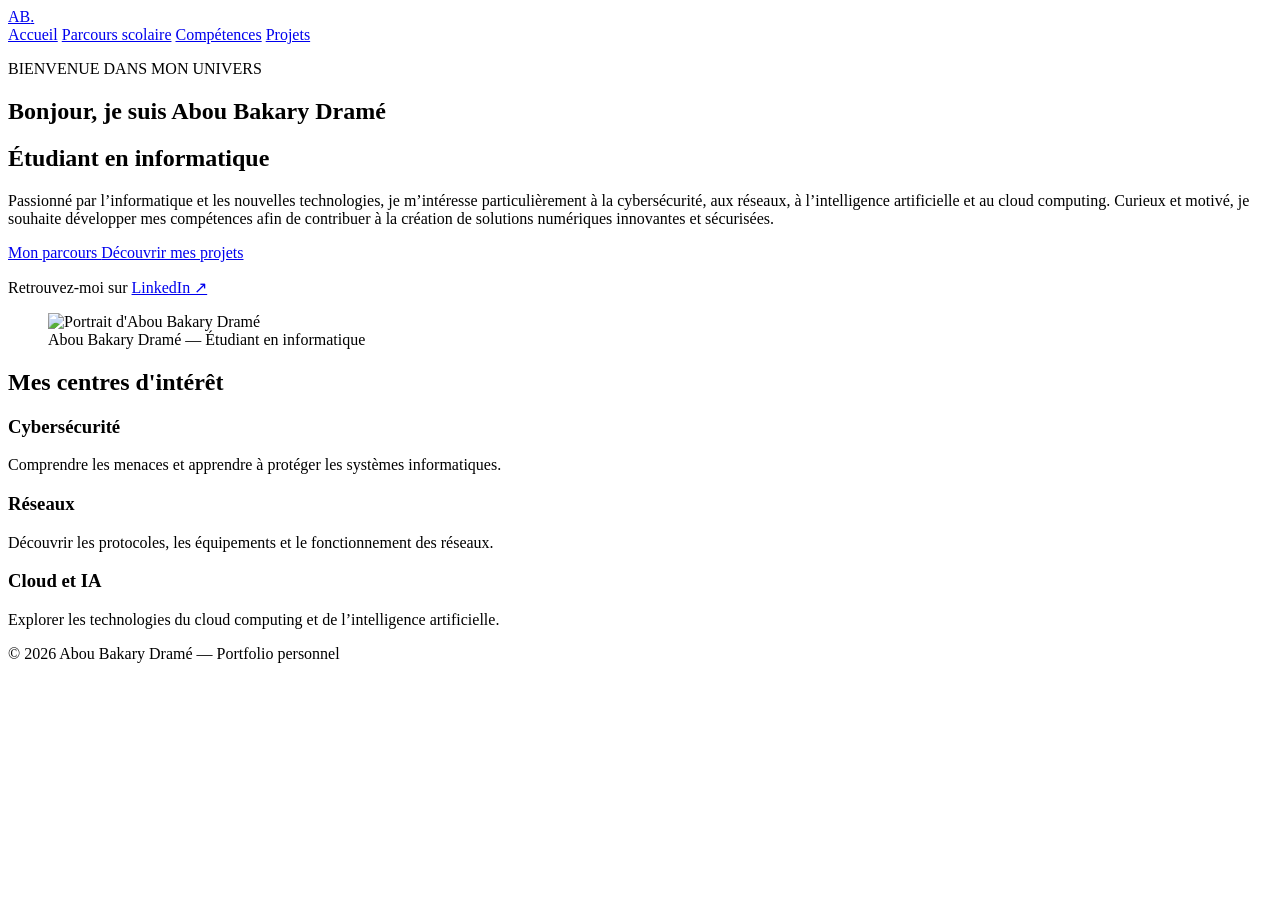
==== index.html @ 1b76fed9 "Add files via upload" ====
<!DOCTYPE html>
<html lang="fr">

<head>
    <meta charset="UTF-8">
    <meta name="viewport" content="width=device-width, initial-scale=1.0">

    <meta name="description"
          content="Portfolio d'Abou Bakary Dramé, étudiant en informatique intéressé par la cybersécurité, les réseaux et le cloud.">

    <meta name="author" content="Abou Bakary Dramé">

    <title>Accueil | Abou Bakary Dramé</title>

    <!-- Feuille de style CSS externe -->
    <link rel="stylesheet" href="../dossier.css/style.css">
</head>

<body>

    <!-- En-tête du site -->
    <header class="entete">

        <a href="index.html" class="logo">
            AB<span>.</span>
        </a>

        <!-- Menu de navigation -->
        <nav class="navigation">
            <a href="index.html" class="actif">Accueil</a>
            <a href="parcourscolaire.html">Parcours scolaire</a>
            <a href="Compétences.html">Compétences</a>
            <a href="projetouexperience.html">Projets</a>
        </nav>

    </header>

    <!-- Contenu principal -->
    <main>

        <section class="hero">

            <!-- Présentation textuelle -->
            <div class="presentation">

                <p class="sous-titre">
                    BIENVENUE DANS MON UNIVERS
                </p>

                <h1>
                    Bonjour, je suis
                    <span class="nom">Abou Bakary Dramé</span>
                </h1>

                <h2>
                    Étudiant en informatique
                </h2>

                <p class="description">
                    Passionné par l’informatique et les nouvelles
                    technologies, je m’intéresse particulièrement
                    à la cybersécurité, aux réseaux, à l’intelligence
                    artificielle et au cloud computing.

                    Curieux et motivé, je souhaite développer mes
                    compétences afin de contribuer à la création
                    de solutions numériques innovantes et sécurisées.
                </p>

                <!-- Liens vers les autres pages -->
                <div class="actions">
                    <a href="parcourscolaire.html" class="bouton">
                        Mon parcours
                    </a>

                    <a href="projetouexperience.html"
                       class="bouton secondaire">
                        Découvrir mes projets
                    </a>
                </div>

                <!-- Réseau professionnel -->
                <p class="reseaux">
                    Retrouvez-moi sur
                    <a
                        href="https://www.linkedin.com/in/abou-bakary-dram%C3%A9-943146376/"
                        target="_blank"
                        rel="noopener noreferrer">
                        LinkedIn ↗
                    </a>
                </p>

            </div>

            <!-- Photo de profil -->
            <figure class="photo-profil">

                <img
                    src="../dossier.img/WhatsApp%20Image%202026-10-24%20at%2017.36.54(1).jpeg"
                    alt="Portrait d'Abou Bakary Dramé"
                    width="400"
                >

                <figcaption>
                    Abou Bakary Dramé — Étudiant en informatique
                </figcaption>

            </figure>

        </section>

        <!-- Petit aperçu des domaines d'intérêt -->
        <section class="domaines">

            <h2>Mes centres d'intérêt</h2>

            <div class="cartes-domaines">

                <article class="carte">
                    <h3>Cybersécurité</h3>
                    <p>
                        Comprendre les menaces et apprendre
                        à protéger les systèmes informatiques.
                    </p>
                </article>

                <article class="carte">
                    <h3>Réseaux</h3>
                    <p>
                        Découvrir les protocoles, les équipements
                        et le fonctionnement des réseaux.
                    </p>
                </article>

                <article class="carte">
                    <h3>Cloud et IA</h3>
                    <p>
                        Explorer les technologies du cloud
                        computing et de l’intelligence artificielle.
                    </p>
                </article>

            </div>

        </section>

    </main>

    <!-- Pied de page -->
    <footer class="pied-page">
        <p>
            &copy; 2026 Abou Bakary Dramé —
            Portfolio personnel
        </p>
    </footer>

</body>

</html>
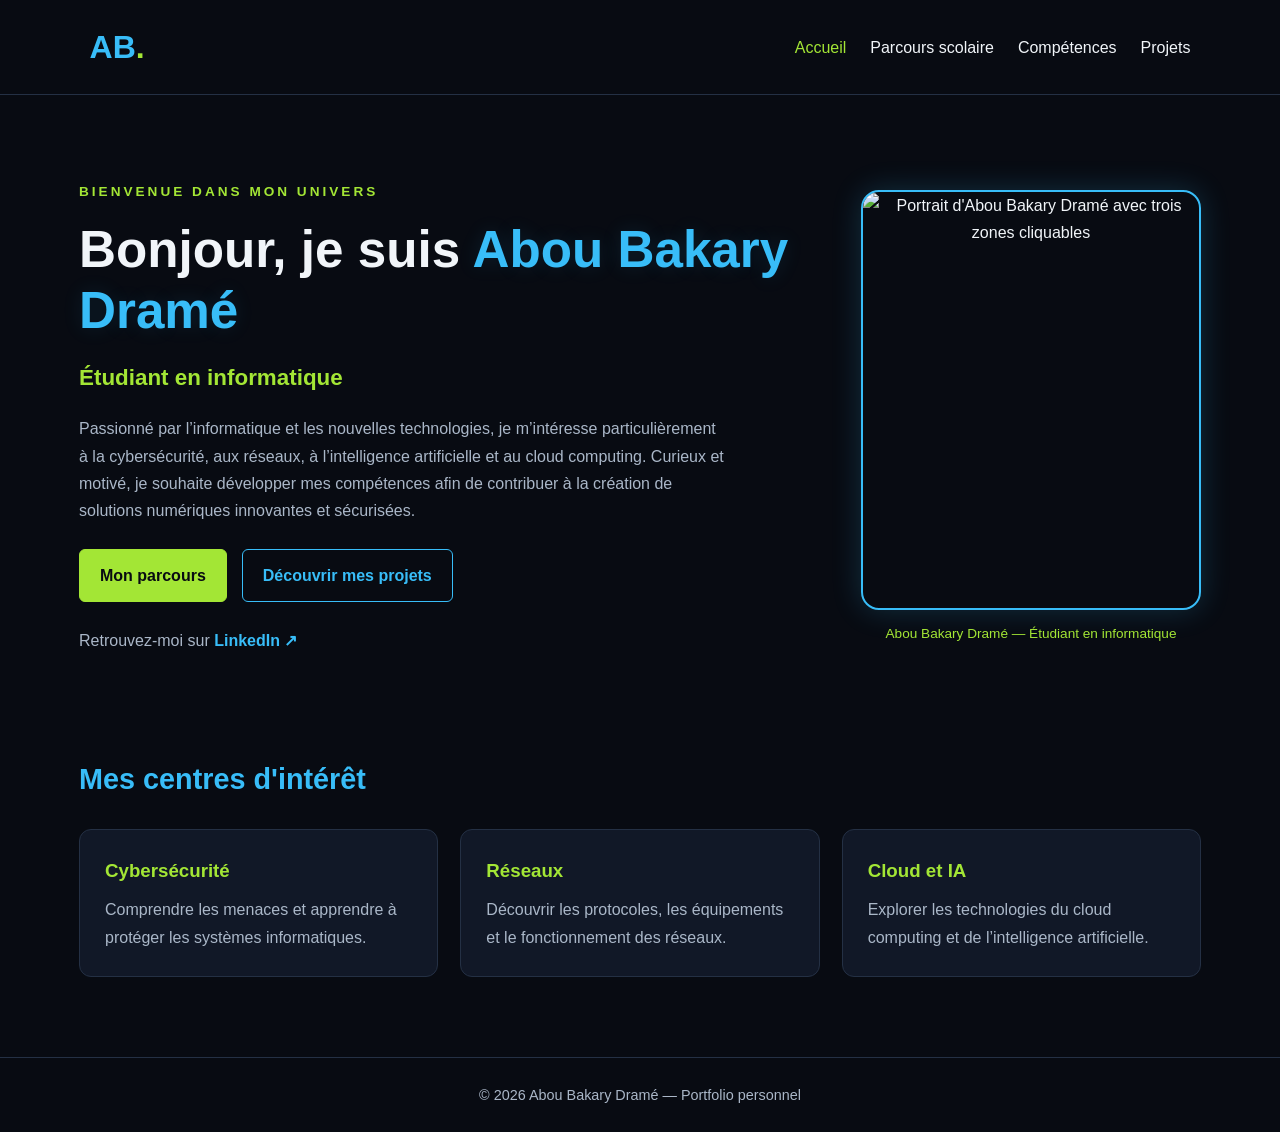
==== commit 6c431dc3: "Rename acceuil.html to index.html" ====
--- a/index.html
+++ b/index.html
@@ -14,7 +14,7 @@
     <title>Accueil | Abou Bakary Dramé</title>
 
     <!-- Feuille de style CSS externe -->
-    <link rel="stylesheet" href="../dossier.css/style.css">
+    <link rel="stylesheet" href="style.css">
 </head>
 
 <body>
@@ -22,13 +22,13 @@
     <!-- En-tête du site -->
     <header class="entete">
 
-        <a href="index.html" class="logo">
+        <a href="acceuil.html" class="logo">
             AB<span>.</span>
         </a>
 
         <!-- Menu de navigation -->
         <nav class="navigation">
-            <a href="index.html" class="actif">Accueil</a>
+            <a href="acceuil.html" class="actif">Accueil</a>
             <a href="parcourscolaire.html">Parcours scolaire</a>
             <a href="Compétences.html">Compétences</a>
             <a href="projetouexperience.html">Projets</a>
@@ -70,6 +70,7 @@
 
                 <!-- Liens vers les autres pages -->
                 <div class="actions">
+
                     <a href="parcourscolaire.html" class="bouton">
                         Mon parcours
                     </a>
@@ -78,6 +79,7 @@
                        class="bouton secondaire">
                         Découvrir mes projets
                     </a>
+
                 </div>
 
                 <!-- Réseau professionnel -->
@@ -93,14 +95,48 @@
 
             </div>
 
-            <!-- Photo de profil -->
+            <!-- Photo de profil avec zones cliquables -->
             <figure class="photo-profil">
 
                 <img
                     src="../dossier.img/WhatsApp%20Image%202026-10-24%20at%2017.36.54(1).jpeg"
-                    alt="Portrait d'Abou Bakary Dramé"
+                    alt="Portrait d'Abou Bakary Dramé avec trois zones cliquables"
                     width="400"
+                    height="420"
+                    usemap="#zones-photo"
                 >
+
+                <!-- Définition des zones de clic -->
+                <map name="zones-photo">
+
+                    <!-- Partie supérieure : parcours scolaire -->
+                    <area
+                        shape="rect"
+                        coords="0,0,400,200"
+                        href="parcourscolaire.html"
+                        alt="Découvrir mon parcours scolaire"
+                        title="Mon parcours scolaire"
+                    >
+
+                    <!-- Partie inférieure gauche : compétences -->
+                    <area
+                        shape="rect"
+                        coords="0,201,199,419"
+                        href="Compétences.html"
+                        alt="Découvrir mes compétences"
+                        title="Mes compétences"
+                    >
+
+                    <!-- Partie inférieure droite : projets -->
+                    <area
+                        shape="rect"
+                        coords="200,201,399,419"
+                        href="projetouexperience.html"
+                        alt="Découvrir mes projets"
+                        title="Mes projets"
+                    >
+
+                </map>
 
                 <figcaption>
                     Abou Bakary Dramé — Étudiant en informatique
@@ -110,7 +146,7 @@
 
         </section>
 
-        <!-- Petit aperçu des domaines d'intérêt -->
+        <!-- Centres d'intérêt -->
         <section class="domaines">
 
             <h2>Mes centres d'intérêt</h2>
@@ -149,12 +185,14 @@
 
     <!-- Pied de page -->
     <footer class="pied-page">
+
         <p>
             &copy; 2026 Abou Bakary Dramé —
             Portfolio personnel
         </p>
+
     </footer>
 
 </body>
 
-</html>+</html>
--- a/style.css
+++ b/style.css
@@ -0,0 +1,322 @@
+
+/* =========================
+   REGLAGES GENERAUX
+   ========================= */
+
+:root {
+    --fond: #080b12;
+    --surface: #111827;
+    --bleu: #38bdf8;
+    --vert: #a3e635;
+    --texte: #f1f5f9;
+    --texte-secondaire: #aab7c8;
+}
+
+* {
+    margin: 0;
+    padding: 0;
+    box-sizing: border-box;
+}
+
+html {
+    scroll-behavior: smooth;
+}
+
+body {
+    font-family: Arial, Helvetica, sans-serif;
+    background: var(--fond);
+    color: var(--texte);
+    line-height: 1.7;
+}
+
+/* =========================
+   EN-TETE ET NAVIGATION
+   ========================= */
+
+.entete {
+    display: flex;
+    align-items: center;
+    justify-content: space-between;
+    padding: 20px 7%;
+    border-bottom: 1px solid #243044;
+    background: #080b12;
+}
+
+.logo {
+    color: var(--bleu);
+    font-size: 2rem;
+    font-weight: bold;
+    text-decoration: none;
+}
+
+.logo span {
+    color: var(--vert);
+}
+
+.navigation {
+    display: flex;
+    flex-wrap: wrap;
+    gap: 24px;
+}
+
+.navigation a {
+    color: var(--texte);
+    text-decoration: none;
+    transition: color 0.3s;
+}
+
+.navigation a:hover,
+.navigation a.actif {
+    color: var(--vert);
+}
+
+/* =========================
+   PRESENTATION PRINCIPALE
+   ========================= */
+
+main {
+    max-width: 1250px;
+    margin: auto;
+    padding: 45px 5%;
+}
+
+.hero {
+    display: flex;
+    align-items: center;
+    justify-content: space-between;
+    gap: 55px;
+    padding: 40px 0 65px;
+}
+
+.presentation {
+    flex: 1;
+}
+
+.sous-titre {
+    color: var(--vert);
+    letter-spacing: 3px;
+    font-size: 0.85rem;
+    font-weight: bold;
+    margin-bottom: 15px;
+}
+
+.presentation h1 {
+    font-size: clamp(2rem, 4vw, 3.5rem);
+    line-height: 1.2;
+    margin-bottom: 18px;
+}
+
+.nom {
+    color: var(--bleu);
+    text-shadow: 0 0 20px #38bdf822;
+}
+
+.presentation h2 {
+    color: var(--vert);
+    font-size: 1.4rem;
+    margin-bottom: 18px;
+}
+
+.description {
+    max-width: 650px;
+    color: var(--texte-secondaire);
+    margin-bottom: 25px;
+}
+
+/* =========================
+   BOUTONS ET LIENS
+   ========================= */
+
+.actions {
+    display: flex;
+    flex-wrap: wrap;
+    gap: 15px;
+    margin-bottom: 25px;
+}
+
+.bouton {
+    display: inline-block;
+    padding: 12px 20px;
+    background: var(--vert);
+    color: #080b12;
+    border: 1px solid var(--vert);
+    border-radius: 6px;
+    font-weight: bold;
+    text-decoration: none;
+    transition: 0.3s;
+}
+
+.bouton:hover {
+    background: var(--bleu);
+    border-color: var(--bleu);
+    transform: translateY(-2px);
+}
+
+.bouton.secondaire {
+    background: transparent;
+    color: var(--bleu);
+    border-color: var(--bleu);
+}
+
+.bouton.secondaire:hover {
+    background: var(--bleu);
+    color: var(--fond);
+}
+
+.reseaux {
+    color: var(--texte-secondaire);
+}
+
+.reseaux a {
+    color: var(--bleu);
+    text-decoration: none;
+    font-weight: bold;
+}
+
+.reseaux a:hover {
+    color: var(--vert);
+}
+
+/* =========================
+   PHOTO ET LEGENDE
+   ========================= */
+
+.photo-profil {
+    flex: 0 0 340px;
+    max-width: 340px;
+    text-align: center;
+}
+
+.photo-profil img {
+    display: block;
+    width: 100%;
+    height: 420px;
+    object-fit: cover;
+    object-position: center top;
+    border: 2px solid var(--bleu);
+    border-radius: 18px;
+    box-shadow: 0 0 30px #38bdf833;
+}
+
+.photo-profil figcaption {
+    color: var(--vert);
+    font-size: 0.85rem;
+    margin-top: 12px;
+}
+
+/* =========================
+   CARTES DES DOMAINES
+   ========================= */
+
+.domaines {
+    padding: 35px 0;
+}
+
+.domaines > h2 {
+    color: var(--bleu);
+    font-size: 1.8rem;
+    margin-bottom: 25px;
+}
+
+.cartes-domaines {
+    display: grid;
+    grid-template-columns: repeat(3, minmax(0, 1fr));
+    gap: 22px;
+}
+
+.carte {
+    padding: 25px;
+    background: var(--surface);
+    border: 1px solid #243044;
+    border-radius: 12px;
+    transition: border-color 0.3s, transform 0.3s;
+}
+
+.carte:hover {
+    border-color: var(--vert);
+    transform: translateY(-4px);
+}
+
+.carte h3 {
+    color: var(--vert);
+    margin-bottom: 10px;
+}
+
+.carte p {
+    color: var(--texte-secondaire);
+}
+
+/* =========================
+   PIED DE PAGE
+   ========================= */
+
+.pied-page {
+    padding: 25px;
+    border-top: 1px solid #243044;
+    text-align: center;
+    color: var(--texte-secondaire);
+    font-size: 0.9rem;
+}
+
+/* =========================
+   ADAPTATION AUX ECRANS
+   ========================= */
+
+@media screen and (max-width: 850px) {
+    .entete {
+        flex-direction: column;
+        gap: 15px;
+    }
+
+    .navigation {
+        justify-content: center;
+        gap: 12px 20px;
+    }
+
+    .hero {
+        flex-direction: column-reverse;
+        text-align: center;
+        gap: 30px;
+    }
+
+    .photo-profil {
+        flex-basis: auto;
+        width: 100%;
+        max-width: 300px;
+    }
+
+    .photo-profil img {
+        height: 360px;
+    }
+
+    .actions {
+        justify-content: center;
+    }
+
+    .description {
+        margin-left: auto;
+        margin-right: auto;
+    }
+
+    .cartes-domaines {
+        grid-template-columns: 1fr;
+    }
+}
+
+@media screen and (max-width: 400px) {
+    main {
+        padding: 25px 15px;
+    }
+
+    .navigation {
+        gap: 10px;
+    }
+
+    .navigation a {
+        font-size: 0.9rem;
+    }
+
+    .bouton {
+        width: 100%;
+    }
+}
